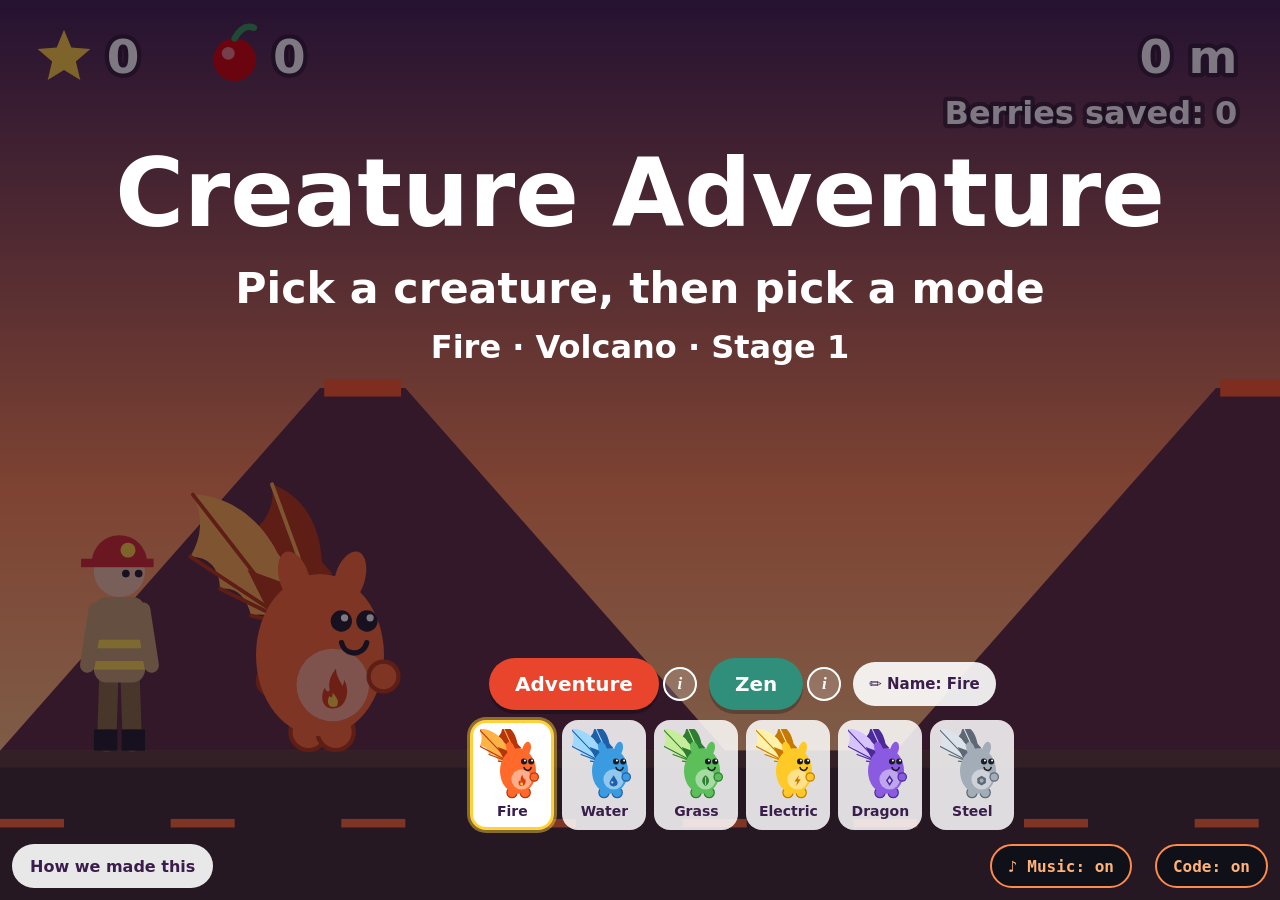
==== index.html @ 3c41efed "Adding just the game, no audio yet" ====
<!DOCTYPE html>
<html lang="en">
<head>
<meta charset="utf-8">
<meta name="viewport" content="width=device-width, initial-scale=1, viewport-fit=cover">
<!-- Icons: the tab icon (favicon), the Home Screen icon (apple-touch-icon), and the app details for phones (manifest) -->
<link rel="icon" href="icons/favicon.svg" type="image/svg+xml">
<link rel="icon" href="icons/favicon-32.png" sizes="32x32" type="image/png">
<link rel="apple-touch-icon" href="icons/apple-touch-icon.png">
<link rel="manifest" href="manifest.webmanifest">
<meta name="apple-mobile-web-app-title" content="Creatures">
<meta name="mobile-web-app-capable" content="yes">
<meta name="apple-mobile-web-app-capable" content="yes">
<meta name="apple-mobile-web-app-status-bar-style" content="black-translucent">
<meta name="theme-color" content="#3a1d4a">
<title>Creature Adventure</title>
<link rel="stylesheet" href="style.css">
</head>
<body>
<canvas id="game" aria-label="Creature Adventure. Tap to jump, tap again in the air to double jump."></canvas>

<!-- The menu: pick a creature, name it, pick a mode -->
<div id="menu">
  <div id="modeInfo" hidden></div>
  <div id="modes">
    <div class="mode" data-mode="adventure">
      <button id="advBtn" class="modeBtn adv">Adventure</button>
      <button class="info" data-mode="adventure" aria-label="What happens in Adventure mode?">i</button>
    </div>
    <div class="mode" data-mode="zen">
      <button id="zenBtn" class="modeBtn zen">Zen</button>
      <button class="info" data-mode="zen" aria-label="What happens in Zen mode?">i</button>
    </div>
    <button id="nameBtn" class="nameBtn">✏️ Name</button>
  </div>
  <div id="picker" role="group" aria-label="Choose your creature"></div>
</div>
<div id="namePanel" hidden role="dialog" aria-labelledby="nameLabel">
  <label id="nameLabel" for="nameInput">Name your creature</label>
  <input id="nameInput" maxlength="12" autocomplete="off" spellcheck="false">
  <div class="row"><button id="nameSave">Save</button><button id="nameReset">Just use the type</button><button id="nameCancel">Cancel</button></div>
</div>

<button id="menuBtn" hidden>☰ Menu</button>
<a id="storyLink" href="story.html">How we made this</a>
<button id="musicBtn" aria-pressed="true">♪ Music: on</button>
<button id="codeBtn" aria-pressed="true">Code: on</button>

<!-- The game is split into small files, loaded in this order. Each one has one job. -->
<script src="js/knobs.js"></script>     <!-- the numbers, colours and words to play with -->
<script src="js/creatures.js"></script> <!-- how to draw a creature (all 3 stages), minions and homes -->
<script src="js/trainer.js"></script>   <!-- the trainer's outfit for each world -->
<script src="js/worlds.js"></script>    <!-- each type's world and its obstacles -->
<script src="js/adventure.js"></script> <!-- levels, rescues, checkpoints -->
<script src="js/boss.js"></script>      <!-- boss battles and Power Up -->
<script src="js/game.js"></script>      <!-- everything that runs: menu, input, movement, sound, the loop -->
</body>
</html>
---- style.css ----
/* Creature Adventure: page and button styles. The game itself is drawn on the canvas. */
html, body { margin: 0; height: 100%; background: #2a1530; overflow: hidden;
             -webkit-user-select: none; user-select: none; -webkit-touch-callout: none; }
/* touch-action:none stops the iPad from zooming on a double tap, which we need for double jump */
canvas { display: block; width: 100vw; height: 100vh; height: 100dvh; touch-action: none; }
button { touch-action: manipulation; cursor: pointer; }
[hidden] { display: none !important; }

/* corner buttons */
#codeBtn, #musicBtn { position: fixed; bottom: max(12px, env(safe-area-inset-bottom)); min-height: 44px; padding: 0 16px; border-radius: 22px;
                      border: 2px solid #ff8a4c; background: rgba(13,17,23,.85); color: #ffb37a; font: 700 16px ui-monospace, Menlo, monospace; }
#codeBtn { right: max(12px, env(safe-area-inset-right)); }
#musicBtn { right: calc(max(12px, env(safe-area-inset-right)) + 136px); }
/* flex centres the text both ways, so it doesn't depend on line-height (the "font" shorthand resets line-height) */
#storyLink, #menuBtn { position: fixed; font: 700 16px system-ui, sans-serif; display: inline-flex; align-items: center; justify-content: center;
                       height: 44px; padding: 0 18px; box-sizing: border-box; border-radius: 22px; border: 0; background: rgba(255,255,255,.9);
                       color: #3a1d4a; text-decoration: none; }
#storyLink { left: max(12px, env(safe-area-inset-left)); bottom: max(12px, env(safe-area-inset-bottom)); }
#menuBtn { left: 50%; transform: translateX(-50%); top: max(10px, env(safe-area-inset-top)); }

/* the menu: mode buttons above the creature picker */
#menu { position: fixed; left: 50%; transform: translateX(-50%); bottom: calc(max(12px, env(safe-area-inset-bottom)) + 58px);
        display: flex; flex-direction: column; align-items: center; gap: 10px; width: max-content; max-width: 96vw; }
#modes { display: flex; gap: 12px; align-items: center; flex-wrap: wrap; justify-content: center; }
.mode { display: flex; align-items: center; gap: 4px; }
.modeBtn { height: 52px; padding: 0 26px; border-radius: 26px; border: 0; font: 800 20px system-ui, sans-serif; color: #fff; box-shadow: 0 4px 0 rgba(0,0,0,.25); }
.modeBtn.adv { background: #e8452c; }
.modeBtn.zen { background: #2f8f7a; }
.modeBtn:active { transform: translateY(2px); box-shadow: 0 2px 0 rgba(0,0,0,.25); }
.info { width: 34px; height: 34px; border-radius: 50%; border: 2px solid #fff; background: rgba(255,255,255,.18); color: #fff;
        font: italic 800 17px Georgia, serif; }
.nameBtn { height: 44px; padding: 0 16px; border-radius: 22px; border: 0; background: rgba(255,255,255,.9); color: #3a1d4a; font: 700 15px system-ui, sans-serif; }
#modeInfo { max-width: min(520px, 92vw); padding: 12px 16px; border-radius: 16px; background: #fff8f0; color: #3a1d4a;
            font: 500 15px/1.45 system-ui, sans-serif; box-shadow: 0 6px 24px rgba(0,0,0,.3); }
#modeInfo b { display: block; font-size: 17px; margin-bottom: 4px; }
#modeInfo em { display: block; margin-top: 6px; font-style: normal; font-weight: 700; color: #c4410a; }
#picker { display: flex; flex-wrap: wrap; justify-content: center; gap: 8px; }
.pick { width: 84px; padding: 6px 4px 8px; border-radius: 16px; border: 3px solid transparent; background: rgba(255,255,255,.85);
        display: flex; flex-direction: column; align-items: center; gap: 2px; font: 700 14px system-ui, sans-serif; color: #3a1d4a; }
.pick span { max-width: 76px; overflow: hidden; text-overflow: ellipsis; white-space: nowrap; }
.pick[aria-pressed="true"] { border-color: #ffd23a; background: #fff; box-shadow: 0 0 0 3px rgba(255,210,58,.45); }
.pick canvas { width: 64px; height: 72px; }

/* the naming box */
#namePanel { position: fixed; left: 50%; top: 50%; transform: translate(-50%, -50%); width: min(380px, 90vw); padding: 20px; border-radius: 20px;
             background: #fff8f0; color: #3a1d4a; box-shadow: 0 10px 40px rgba(0,0,0,.45); font: 600 16px system-ui, sans-serif; }
#namePanel label { display: block; font-weight: 800; font-size: 19px; margin-bottom: 10px; }
#namePanel input { width: 100%; box-sizing: border-box; height: 48px; padding: 0 14px; border-radius: 12px; border: 2px solid #d9c5b5;
                   font: 700 20px system-ui, sans-serif; color: #3a1d4a; -webkit-user-select: text; user-select: text; }
#namePanel .row { display: flex; gap: 8px; margin-top: 12px; flex-wrap: wrap; }
#namePanel .row button { height: 44px; padding: 0 14px; border-radius: 22px; border: 0; background: #ecdccf; color: #3a1d4a; font: 700 15px system-ui, sans-serif; }
#namePanel #nameSave { background: #e8452c; color: #fff; }

/* wide screens: nudge the menu right, so it doesn't cover the trainer and creature */
@media (min-width: 980px) { #menu { left: 58%; } }

/* short screens (phones sideways): smaller picker */
@media (max-height: 500px) {
  #menu { gap: 6px; bottom: calc(max(8px, env(safe-area-inset-bottom)) + 52px); }
  .pick { width: 66px; padding: 3px 2px 5px; font-size: 12px; }
  .pick canvas { width: 46px; height: 52px; }
  .modeBtn { height: 42px; font-size: 17px; padding: 0 18px; }
  #codeBtn, #musicBtn { min-height: 34px; padding: 0 10px; font-size: 12px; bottom: max(6px, env(safe-area-inset-bottom)); }
  #musicBtn { right: calc(max(12px, env(safe-area-inset-right)) + 96px); }
  #storyLink, #menuBtn { height: 34px; font-size: 13px; padding: 0 12px; }
}
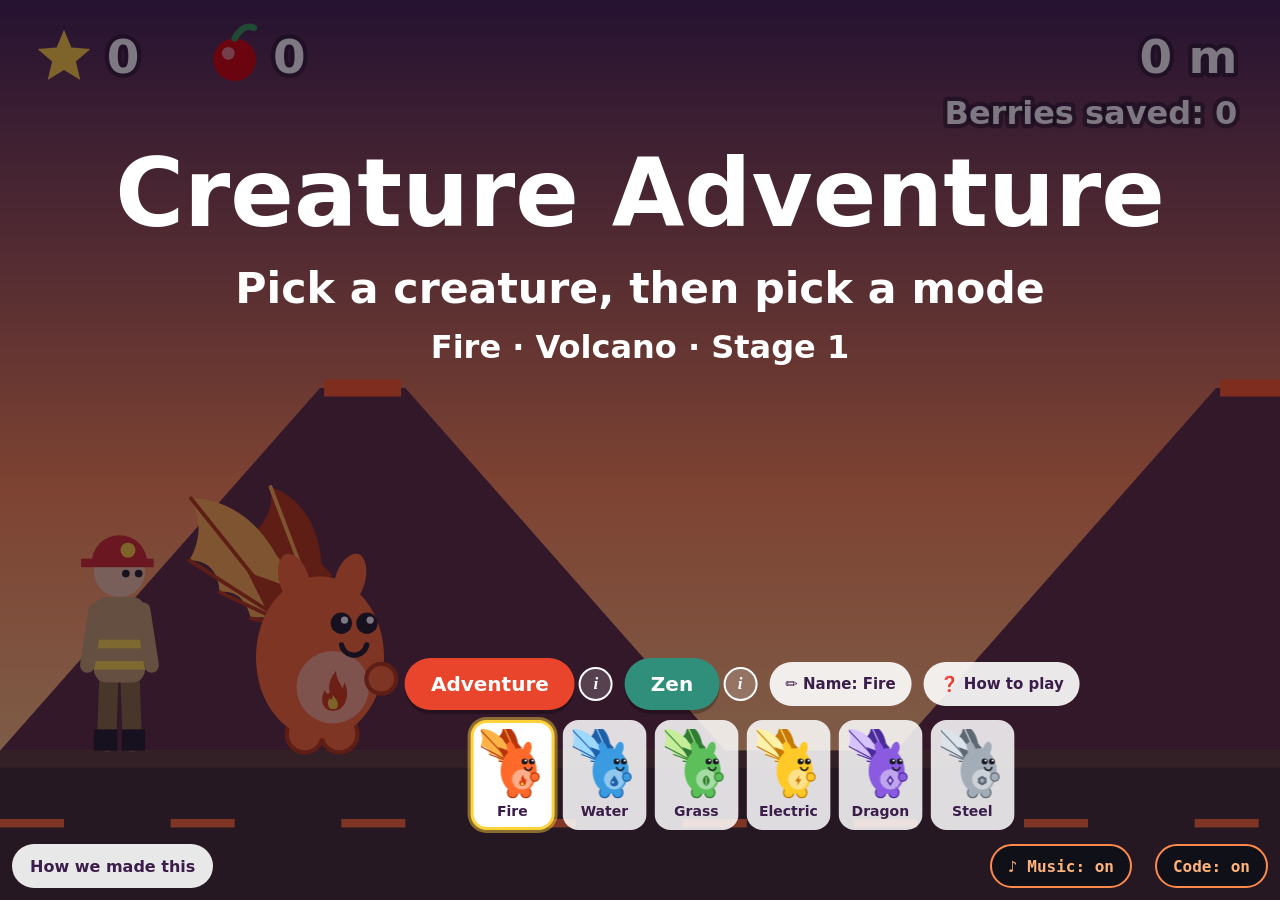
==== commit 63df7059: "Adding a how-to-play section" ====
--- a/index.html
+++ b/index.html
@@ -32,6 +32,7 @@
       <button class="info" data-mode="zen" aria-label="What happens in Zen mode?">i</button>
     </div>
     <button id="nameBtn" class="nameBtn">✏️ Name</button>
+    <button id="howBtn" class="nameBtn" aria-controls="modeInfo">❓ How to play</button>
   </div>
   <div id="picker" role="group" aria-label="Choose your creature"></div>
 </div>
--- a/style.css
+++ b/style.css
@@ -30,9 +30,11 @@
 .info { width: 34px; height: 34px; border-radius: 50%; border: 2px solid #fff; background: rgba(255,255,255,.18); color: #fff;
         font: italic 800 17px Georgia, serif; }
 .nameBtn { height: 44px; padding: 0 16px; border-radius: 22px; border: 0; background: rgba(255,255,255,.9); color: #3a1d4a; font: 700 15px system-ui, sans-serif; }
-#modeInfo { max-width: min(520px, 92vw); padding: 12px 16px; border-radius: 16px; background: #fff8f0; color: #3a1d4a;
+#modeInfo { max-width: min(520px, 92vw); max-height: calc(100dvh - 250px); overflow-y: auto; padding: 12px 16px; border-radius: 16px; background: #fff8f0; color: #3a1d4a;
             font: 500 15px/1.45 system-ui, sans-serif; box-shadow: 0 6px 24px rgba(0,0,0,.3); }
 #modeInfo b { display: block; font-size: 17px; margin-bottom: 4px; }
+#modeInfo ul { margin: 4px 0 0; padding-left: 18px; }
+#modeInfo li { margin: 3px 0; }
 #modeInfo em { display: block; margin-top: 6px; font-style: normal; font-weight: 700; color: #c4410a; }
 #picker { display: flex; flex-wrap: wrap; justify-content: center; gap: 8px; }
 .pick { width: 84px; padding: 6px 4px 8px; border-radius: 16px; border: 3px solid transparent; background: rgba(255,255,255,.85);
@@ -60,6 +62,7 @@
   .pick { width: 66px; padding: 3px 2px 5px; font-size: 12px; }
   .pick canvas { width: 46px; height: 52px; }
   .modeBtn { height: 42px; font-size: 17px; padding: 0 18px; }
+  #modeInfo { max-height: calc(100dvh - 235px); font-size: 13px; padding: 8px 12px; }
   #codeBtn, #musicBtn { min-height: 34px; padding: 0 10px; font-size: 12px; bottom: max(6px, env(safe-area-inset-bottom)); }
   #musicBtn { right: calc(max(12px, env(safe-area-inset-right)) + 96px); }
   #storyLink, #menuBtn { height: 34px; font-size: 13px; padding: 0 12px; }
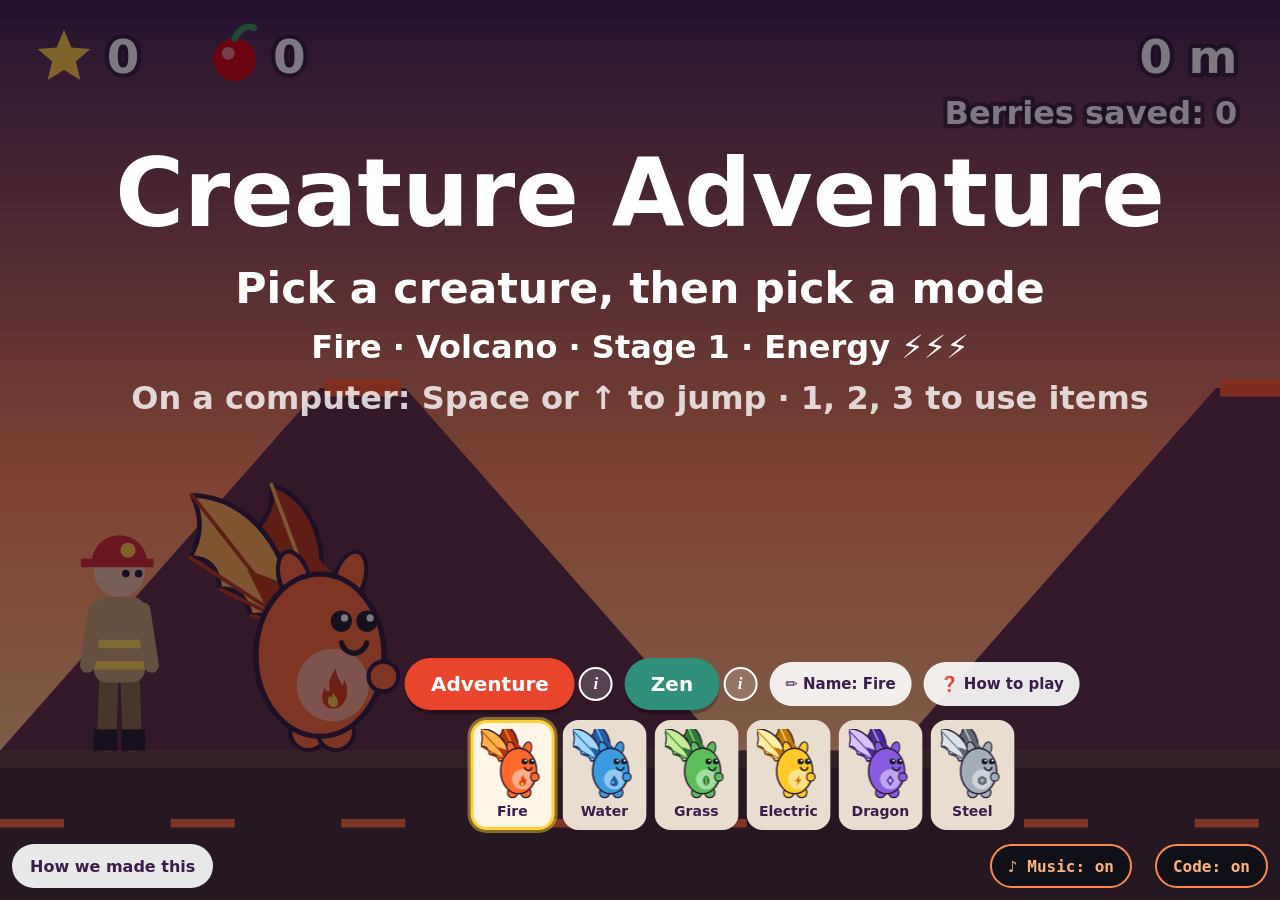
==== commit 89b8dbaa: "Camp: energy, matching game, Power Up at camp, practice boss - Every Adventure level ends at camp: t" ====
--- a/index.html
+++ b/index.html
@@ -31,6 +31,10 @@
       <button id="zenBtn" class="modeBtn zen">Zen</button>
       <button class="info" data-mode="zen" aria-label="What happens in Zen mode?">i</button>
     </div>
+    <div class="mode" data-mode="camp" id="campMode" hidden>
+      <button id="campBtn" class="modeBtn camp">⛺ Camp</button>
+      <button class="info" data-mode="camp" aria-label="What is the Camp?">i</button>
+    </div>
     <button id="nameBtn" class="nameBtn">✏️ Name</button>
     <button id="howBtn" class="nameBtn" aria-controls="modeInfo">❓ How to play</button>
   </div>
@@ -42,7 +46,28 @@
   <div class="row"><button id="nameSave">Save</button><button id="nameReset">Just use the type</button><button id="nameCancel">Cancel</button></div>
 </div>
 
-<button id="menuBtn" hidden>☰ Menu</button>
+<!-- Camp: what to do next -->
+<div id="campBar" hidden>
+  <p id="campPrompt" aria-live="polite"><span id="campBolts"></span> <span id="campSay"></span></p>
+  <button id="campNext" class="modeBtn adv">▶ Next level</button>
+  <button id="campMatch" class="modeBtn zen">🃏 Matching game</button>
+  <button id="campMenu" class="nameBtn">☰ Main menu</button>
+</div>
+<!-- The matching game at camp: find the pairs, no timer, can't lose -->
+<div id="match" hidden role="dialog" aria-labelledby="matchTitle">
+  <div id="matchHead">
+    <span id="matchTitle">Find the pairs!</span>
+    <button id="matchGo" class="modeBtn adv" hidden>▶ Back to the adventure</button>
+    <button id="matchAgain" class="nameBtn" hidden>🃏 Play again</button>
+    <button id="matchBack" class="nameBtn">⛺ Back to camp</button>
+  </div>
+  <div id="matchGrid"></div>
+</div>
+
+<div id="topBar">
+  <button id="menuBtn" hidden>☰ Menu</button>
+  <button id="bossToggle" hidden aria-pressed="false">👾 Practice boss: off</button>
+</div>
 <a id="storyLink" href="story.html">How we made this</a>
 <button id="musicBtn" aria-pressed="true">♪ Music: on</button>
 <button id="codeBtn" aria-pressed="true">Code: on</button>
@@ -53,7 +78,8 @@
 <script src="js/trainer.js"></script>   <!-- the trainer's outfit for each world -->
 <script src="js/worlds.js"></script>    <!-- each type's world and its obstacles -->
 <script src="js/adventure.js"></script> <!-- levels, rescues, checkpoints -->
-<script src="js/boss.js"></script>      <!-- boss battles and Power Up -->
+<script src="js/boss.js"></script>      <!-- boss battles -->
+<script src="js/camp.js"></script>      <!-- camp: energy, the matching game, and Power Up -->
 <script src="js/game.js"></script>      <!-- everything that runs: menu, input, movement, sound, the loop -->
 </body>
 </html>
--- a/style.css
+++ b/style.css
@@ -12,11 +12,14 @@
 #codeBtn { right: max(12px, env(safe-area-inset-right)); }
 #musicBtn { right: calc(max(12px, env(safe-area-inset-right)) + 136px); }
 /* flex centres the text both ways, so it doesn't depend on line-height (the "font" shorthand resets line-height) */
-#storyLink, #menuBtn { position: fixed; font: 700 16px system-ui, sans-serif; display: inline-flex; align-items: center; justify-content: center;
+#storyLink, #menuBtn, #bossToggle { position: fixed; font: 700 16px system-ui, sans-serif; display: inline-flex; align-items: center; justify-content: center;
                        height: 44px; padding: 0 18px; box-sizing: border-box; border-radius: 22px; border: 0; background: rgba(255,255,255,.9);
                        color: #3a1d4a; text-decoration: none; }
 #storyLink { left: max(12px, env(safe-area-inset-left)); bottom: max(12px, env(safe-area-inset-bottom)); }
-#menuBtn { left: 50%; transform: translateX(-50%); top: max(10px, env(safe-area-inset-top)); }
+/* the top bar: Menu, plus the practice boss switch in Zen */
+#topBar { position: fixed; left: 50%; transform: translateX(-50%); top: max(10px, env(safe-area-inset-top)); display: flex; gap: 8px; }
+#topBar button { position: static; }
+#bossToggle[aria-pressed="true"] { background: #ffd23a; }
 
 /* the menu: mode buttons above the creature picker */
 #menu { position: fixed; left: 50%; transform: translateX(-50%); bottom: calc(max(12px, env(safe-area-inset-bottom)) + 58px);
@@ -26,6 +29,38 @@
 .modeBtn { height: 52px; padding: 0 26px; border-radius: 26px; border: 0; font: 800 20px system-ui, sans-serif; color: #fff; box-shadow: 0 4px 0 rgba(0,0,0,.25); }
 .modeBtn.adv { background: #e8452c; }
 .modeBtn.zen { background: #2f8f7a; }
+.modeBtn.camp { background: #0033a0; }
+.modeBtn.power { background: #ffd23a; color: #3a1d4a; animation: glow 0.9s ease-in-out infinite alternate; }
+.modeBtn:disabled { background: #7a6f80; color: #f1ecf3; box-shadow: none; cursor: default; }
+@keyframes glow { to { box-shadow: 0 0 0 6px rgba(255,210,58,.5), 0 4px 0 rgba(0,0,0,.25); } }
+
+/* camp buttons, along the bottom like the menu */
+#campBar { position: fixed; left: 50%; transform: translateX(-50%); top: max(10px, env(safe-area-inset-top));
+           display: flex; gap: 10px; flex-wrap: wrap; justify-content: center; width: min(760px, 96vw); }
+
+/* the big camp prompt: what to do next, in words */
+#campPrompt { flex-basis: 100%; margin: 0; padding: 10px 18px; border-radius: 18px; background: rgba(20,12,30,.75); color: #fff;
+              font: 800 20px/1.3 system-ui, sans-serif; text-align: center; max-width: 760px; justify-self: center; }
+#campBolts { color: #ffd23a; letter-spacing: 2px; white-space: nowrap; }
+#campBolts .dim { opacity: .3; }
+.nudge { animation: nudge .7s ease-in-out infinite alternate; }
+@keyframes nudge { to { transform: scale(1.07); box-shadow: 0 0 0 5px rgba(255,255,255,.55), 0 4px 0 rgba(0,0,0,.25); } }
+@media (prefers-reduced-motion: reduce) { .nudge, .modeBtn.power { animation: none; box-shadow: 0 0 0 4px rgba(255,255,255,.6); } }
+
+/* the matching game: a grid of cards over the camp */
+#match { position: fixed; inset: 0; display: flex; flex-direction: column; align-items: center; justify-content: center; gap: 12px;
+         background: rgba(20,10,30,.6); --c: min(19vw, 22dvh, 116px); }
+#matchHead { display: flex; gap: 10px; align-items: center; flex-wrap: wrap; justify-content: center; max-width: 94vw; }
+#matchTitle { flex-basis: 100%; font: 800 21px system-ui, sans-serif; color: #fff; text-shadow: 0 2px 4px rgba(0,0,0,.5); text-align: center; }
+#matchGrid { display: grid; grid-template-columns: repeat(4, var(--c)); gap: 10px; }
+.card { position: relative; width: var(--c); height: var(--c); padding: 0; border: 0; border-radius: 16px; background: #e8452c;
+        box-shadow: 0 4px 0 rgba(0,0,0,.25); display: flex; align-items: center; justify-content: center; }
+.card canvas { display: none; width: 80%; height: 90%; }
+.card .back { font: 900 calc(var(--c) * .42) system-ui, sans-serif; color: #fff; }
+.card.up { background: #fff6e8; }
+.card.up canvas { display: block; }
+.card.up .back { display: none; }
+.card.got { box-shadow: 0 0 0 4px #ffd23a, 0 4px 0 rgba(0,0,0,.25); }
 .modeBtn:active { transform: translateY(2px); box-shadow: 0 2px 0 rgba(0,0,0,.25); }
 .info { width: 34px; height: 34px; border-radius: 50%; border: 2px solid #fff; background: rgba(255,255,255,.18); color: #fff;
         font: italic 800 17px Georgia, serif; }
@@ -37,10 +72,11 @@
 #modeInfo li { margin: 3px 0; }
 #modeInfo em { display: block; margin-top: 6px; font-style: normal; font-weight: 700; color: #c4410a; }
 #picker { display: flex; flex-wrap: wrap; justify-content: center; gap: 8px; }
-.pick { width: 84px; padding: 6px 4px 8px; border-radius: 16px; border: 3px solid transparent; background: rgba(255,255,255,.85);
+/* a warm, slightly darker tile, so pale wings and the grey Steel creature still stand out */
+.pick { width: 84px; padding: 6px 4px 8px; border-radius: 16px; border: 3px solid transparent; background: #e9ddd0;
         display: flex; flex-direction: column; align-items: center; gap: 2px; font: 700 14px system-ui, sans-serif; color: #3a1d4a; }
 .pick span { max-width: 76px; overflow: hidden; text-overflow: ellipsis; white-space: nowrap; }
-.pick[aria-pressed="true"] { border-color: #ffd23a; background: #fff; box-shadow: 0 0 0 3px rgba(255,210,58,.45); }
+.pick[aria-pressed="true"] { border-color: #ffd23a; background: #fff6e8; box-shadow: 0 0 0 3px rgba(255,210,58,.45); }
 .pick canvas { width: 64px; height: 72px; }
 
 /* the naming box */
@@ -65,5 +101,9 @@
   #modeInfo { max-height: calc(100dvh - 235px); font-size: 13px; padding: 8px 12px; }
   #codeBtn, #musicBtn { min-height: 34px; padding: 0 10px; font-size: 12px; bottom: max(6px, env(safe-area-inset-bottom)); }
   #musicBtn { right: calc(max(12px, env(safe-area-inset-right)) + 96px); }
-  #storyLink, #menuBtn { height: 34px; font-size: 13px; padding: 0 12px; }
+  #storyLink, #menuBtn, #bossToggle { height: 34px; font-size: 13px; padding: 0 12px; }
+  #campBar { top: max(6px, env(safe-area-inset-top)); gap: 6px; }
+  #campPrompt { font-size: 15px; padding: 6px 12px; }
+  #match { --c: min(17vw, 21dvh, 100px); gap: 6px; }
+  #matchTitle { font-size: 16px; }
 }
